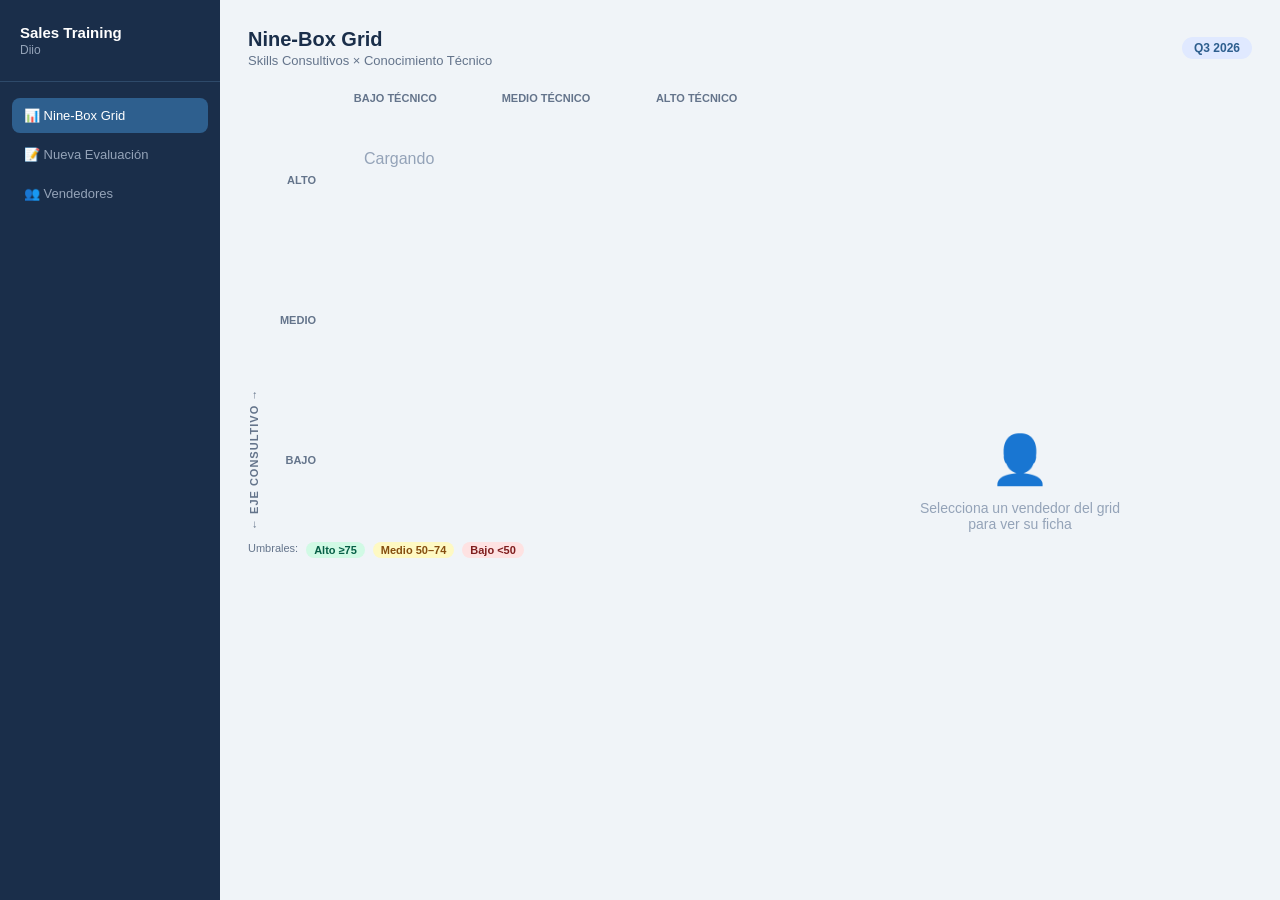
==== index.html @ f1638f7c "Create index.html" ====
<!DOCTYPE html>
<html lang="es">
<head>
  <meta charset="UTF-8">
  <meta name="viewport" content="width=device-width, initial-scale=1.0">
  <title>Sales Training Diio</title>
  <link rel="stylesheet" href="style.css">
</head>
<body>
  <div class="app">
    <!-- Sidebar -->
    <aside class="sidebar">
      <div class="sidebar-logo">
        <h2>Sales Training</h2>
        <p>Diio</p>
      </div>
      <nav>
        <a href="index.html" class="nav-link active">📊 Nine-Box Grid</a>
        <a href="evaluacion.html" class="nav-link">📝 Nueva Evaluación</a>
        <a href="vendedores.html" class="nav-link">👥 Vendedores</a>
      </nav>
    </aside>

    <!-- Main -->
    <main class="main">
      <div class="topbar">
        <div>
          <h1>Nine-Box Grid</h1>
          <p>Skills Consultivos × Conocimiento Técnico</p>
        </div>
        <span class="periodo-badge" id="periodoBadge">Q3 2026</span>
      </div>

      <div class="content-split">
        <!-- Nine Box -->
        <div class="nine-box-panel">
          <div class="nine-box-wrapper">
            <div class="eje-y-label">← Eje Consultivo →</div>
            <div class="nine-box-container">
              <div class="eje-x-labels">
                <span>Bajo Técnico</span>
                <span>Medio Técnico</span>
                <span>Alto Técnico</span>
              </div>
              <div class="grid-with-labels">
                <div class="eje-y-labels">
                  <span>Alto</span>
                  <span>Medio</span>
                  <span>Bajo</span>
                </div>
                <div class="nine-box-grid" id="nineBoxGrid">
                  <div class="loading">Cargando</div>
                </div>
              </div>
            </div>
          </div>

          <!-- Leyenda -->
          <div style="margin-top:12px;display:flex;gap:8px;flex-wrap:wrap">
            <span style="font-size:11px;color:#64748b">Umbrales:</span>
            <span style="font-size:11px;background:#d1fae5;color:#065f46;padding:2px 8px;border-radius:10px;font-weight:600">Alto ≥75</span>
            <span style="font-size:11px;background:#fef9c3;color:#854d0e;padding:2px 8px;border-radius:10px;font-weight:600">Medio 50–74</span>
            <span style="font-size:11px;background:#fee2e2;color:#7f1d1d;padding:2px 8px;border-radius:10px;font-weight:600">Bajo &lt;50</span>
          </div>
        </div>

        <!-- Ficha -->
        <div class="ficha-panel" id="fichaPanel">
          <div class="ficha-empty">
            <div class="icon">👤</div>
            <p>Selecciona un vendedor del grid<br>para ver su ficha</p>
          </div>
        </div>
      </div>
    </main>
  </div>

  <script src="app.js"></script>
</body>
</html>
---- style.css ----
* { box-sizing: border-box; margin: 0; padding: 0; }

body {
  font-family: -apple-system, BlinkMacSystemFont, 'Segoe UI', sans-serif;
  background: #f0f4f8;
  color: #1a2e4a;
}

/* Layout */
.app { display: flex; height: 100vh; }

.sidebar {
  width: 220px;
  background: #1a2e4a;
  display: flex;
  flex-direction: column;
  padding: 24px 0;
  shrink: 0;
}

.sidebar-logo {
  padding: 0 20px 24px;
  border-bottom: 1px solid #2e4a6a;
}

.sidebar-logo h2 { color: white; font-size: 15px; font-weight: 700; }
.sidebar-logo p { color: #94a3b8; font-size: 12px; margin-top: 2px; }

.sidebar nav { padding: 16px 12px; flex: 1; }

.nav-link {
  display: flex;
  align-items: center;
  gap: 10px;
  padding: 10px 12px;
  border-radius: 8px;
  color: #94a3b8;
  text-decoration: none;
  font-size: 13px;
  font-weight: 500;
  margin-bottom: 4px;
  transition: all 0.15s;
}

.nav-link:hover, .nav-link.active {
  background: #2e5f8e;
  color: white;
}

.main { flex: 1; overflow-y: auto; padding: 28px; }

.topbar {
  display: flex;
  align-items: center;
  justify-content: space-between;
  margin-bottom: 24px;
}

.topbar h1 { font-size: 20px; font-weight: 700; color: #1a2e4a; }
.topbar p { font-size: 13px; color: #64748b; margin-top: 2px; }

.periodo-badge {
  background: #e0e9ff;
  color: #2e5f8e;
  padding: 4px 12px;
  border-radius: 20px;
  font-size: 12px;
  font-weight: 600;
}

/* Nine Box Grid */
.nine-box-wrapper { display: flex; gap: 16px; }

.eje-y-label {
  writing-mode: vertical-rl;
  transform: rotate(180deg);
  font-size: 11px;
  font-weight: 600;
  color: #64748b;
  text-transform: uppercase;
  letter-spacing: 1px;
  display: flex;
  align-items: center;
}

.nine-box-container { flex: 1; }

.eje-x-labels {
  display: grid;
  grid-template-columns: repeat(3, 1fr);
  gap: 8px;
  margin-bottom: 6px;
  margin-left: 48px;
}

.eje-x-labels span {
  text-align: center;
  font-size: 11px;
  font-weight: 600;
  color: #64748b;
  text-transform: uppercase;
}

.grid-with-labels { display: flex; gap: 8px; }

.eje-y-labels {
  display: flex;
  flex-direction: column;
  justify-content: space-around;
  width: 40px;
}

.eje-y-labels span {
  font-size: 11px;
  font-weight: 600;
  color: #64748b;
  text-align: right;
  text-transform: uppercase;
}

.nine-box-grid {
  display: grid;
  grid-template-columns: repeat(3, 1fr);
  grid-template-rows: repeat(3, 1fr);
  gap: 8px;
  flex: 1;
  min-height: 420px;
}

.cell {
  border-radius: 12px;
  border: 2px solid transparent;
  padding: 12px;
  display: flex;
  flex-direction: column;
  cursor: pointer;
  transition: all 0.15s;
  min-height: 130px;
}

.cell:hover { transform: translateY(-1px); box-shadow: 0 4px 12px rgba(0,0,0,0.1); }

.cell-header {
  display: flex;
  justify-content: space-between;
  align-items: flex-start;
  margin-bottom: 8px;
}

.cell-name { font-size: 10px; font-weight: 700; text-transform: uppercase; letter-spacing: 0.5px; }
.cell-count { font-size: 11px; font-weight: 600; opacity: 0.6; }

.cell-avatars { display: flex; flex-wrap: wrap; gap: 6px; flex: 1; align-content: flex-start; }

.avatar {
  width: 36px;
  height: 36px;
  border-radius: 50%;
  display: flex;
  align-items: center;
  justify-content: center;
  font-size: 11px;
  font-weight: 700;
  color: white;
  cursor: pointer;
  border: 2px solid rgba(255,255,255,0.5);
  transition: all 0.15s;
  position: relative;
}

.avatar:hover { transform: scale(1.15); z-index: 10; }
.avatar.selected { border-color: #1a2e4a; transform: scale(1.1); }

.empty-cell { font-size: 11px; color: rgba(0,0,0,0.3); font-style: italic; margin-top: 4px; }

/* Colores cuadrantes */
.cell-elite { background: #d1fae5; border-color: #34d399; }
.cell-elite .cell-name { color: #065f46; }

.cell-consultor-avanzado { background: #dcfce7; border-color: #86efac; }
.cell-consultor-avanzado .cell-name { color: #166534; }

.cell-relacionador { background: #fef9c3; border-color: #fde047; }
.cell-relacionador .cell-name { color: #854d0e; }

.cell-tecnico-comercial { background: #ede9fe; border-color: #c4b5fd; }
.cell-tecnico-comercial .cell-name { color: #4c1d95; }

.cell-balanceado { background: #dbeafe; border-color: #93c5fd; }
.cell-balanceado .cell-name { color: #1e3a8a; }

.cell-construccion { background: #ffedd5; border-color: #fdba74; }
.cell-construccion .cell-name { color: #7c2d12; }

.cell-tecnico-puro { background: #e0f2fe; border-color: #7dd3fc; }
.cell-tecnico-puro .cell-name { color: #0c4a6e; }

.cell-especialista { background: #f1f5f9; border-color: #cbd5e1; }
.cell-especialista .cell-name { color: #334155; }

.cell-riesgo { background: #fee2e2; border-color: #fca5a5; }
.cell-riesgo .cell-name { color: #7f1d1d; }

/* Panel derecho ficha */
.content-split { display: flex; gap: 20px; height: calc(100vh - 120px); }
.nine-box-panel { width: 520px; shrink: 0; }
.ficha-panel { flex: 1; overflow-y: auto; }

.ficha-empty {
  display: flex;
  flex-direction: column;
  align-items: center;
  justify-content: center;
  height: 100%;
  color: #94a3b8;
  text-align: center;
  gap: 12px;
}

.ficha-empty .icon { font-size: 48px; }
.ficha-empty p { font-size: 14px; }

/* Ficha vendedor */
.ficha-header {
  background: #1a2e4a;
  border-radius: 16px;
  padding: 20px;
  color: white;
  margin-bottom: 16px;
}

.ficha-header-top { display: flex; align-items: flex-start; gap: 16px; margin-bottom: 16px; }

.ficha-avatar-big {
  width: 60px;
  height: 60px;
  border-radius: 14px;
  display: flex;
  align-items: center;
  justify-content: center;
  font-size: 20px;
  font-weight: 700;
  color: white;
  background: linear-gradient(135deg, #3b82f6, #8b5cf6);
  flex-shrink: 0;
}

.ficha-info { flex: 1; }
.ficha-info h2 { font-size: 18px; font-weight: 700; }
.ficha-info p { color: #94a3b8; font-size: 13px; margin-top: 2px; }

.ficha-tags { display: flex; gap: 8px; margin-top: 10px; flex-wrap: wrap; }

.tag {
  padding: 4px 10px;
  border-radius: 20px;
  font-size: 11px;
  font-weight: 600;
}

.ficha-scores {
  display: flex;
  gap: 20px;
  align-items: center;
}

.score-box { text-align: center; }
.score-box label { font-size: 10px; color: #94a3b8; text-transform: uppercase; letter-spacing: 0.5px; display: block; margin-bottom: 4px; }
.score-box .score-num { font-size: 24px; font-weight: 700; }
.score-box .score-eje { font-size: 11px; margin-top: 2px; font-weight: 600; }
.score-divider { width: 1px; height: 40px; background: #2e4a6a; }

.ficha-meta {
  display: grid;
  grid-template-columns: repeat(4, 1fr);
  gap: 12px;
  padding-top: 16px;
  border-top: 1px solid #2e4a6a;
}

.meta-item label { font-size: 10px; color: #64748b; text-transform: uppercase; letter-spacing: 0.5px; display: block; margin-bottom: 2px; }
.meta-item p { font-size: 13px; font-weight: 600; }

/* Cards */
.card {
  background: white;
  border-radius: 12px;
  border: 1px solid #e2e8f0;
  padding: 16px;
  margin-bottom: 12px;
}

.card h3 {
  font-size: 13px;
  font-weight: 700;
  color: #1a2e4a;
  margin-bottom: 12px;
  display: flex;
  align-items: center;
  gap: 6px;
}

/* Araña chart */
.arana-container { display: grid; grid-template-columns: 1fr 1fr; gap: 16px; align-items: center; }

canvas#aranaChart { max-width: 100%; }

.arana-legend { display: flex; flex-direction: column; gap: 8px; }

.arana-item {
  display: flex;
  align-items: center;
  gap: 8px;
  font-size: 12px;
}

.arana-item .bar-bg {
  flex: 1;
  height: 6px;
  background: #f1f5f9;
  border-radius: 3px;
  overflow: hidden;
}

.arana-item .bar-fill {
  height: 100%;
  background: #3b82f6;
  border-radius: 3px;
}

.arana-item .bar-val { font-weight: 700; color: #1a2e4a; width: 28px; text-align: right; font-size: 11px; }

/* Fortalezas / Oportunidades */
.two-cols { display: grid; grid-template-columns: 1fr 1fr; gap: 12px; }

.card.fortalezas h3 { color: #065f46; }
.card.fortalezas { background: #f0fdf4; border-color: #bbf7d0; }

.card.oportunidades h3 { color: #1e3a8a; }
.card.oportunidades { background: #eff6ff; border-color: #bfdbfe; }

.card ul { padding-left: 16px; }
.card ul li { font-size: 13px; color: #475569; margin-bottom: 6px; line-height: 1.4; }

/* Historial */
.historial-timeline { display: flex; align-items: center; gap: 8px; flex-wrap: wrap; }

.historial-item { text-align: center; }
.historial-item .periodo { font-size: 10px; color: #94a3b8; margin-bottom: 4px; }
.historial-tag {
  padding: 4px 10px;
  border-radius: 8px;
  font-size: 11px;
  font-weight: 600;
  border: 1px solid;
}
.historial-arrow { color: #cbd5e1; font-size: 14px; }

/* Forms */
.form-grid { display: grid; grid-template-columns: 1fr 1fr; gap: 16px; }
.form-group { margin-bottom: 16px; }
.form-group label { display: block; font-size: 13px; font-weight: 600; color: #374151; margin-bottom: 6px; }
.form-group input, .form-group select, .form-group textarea {
  width: 100%;
  padding: 8px 12px;
  border: 1px solid #e2e8f0;
  border-radius: 8px;
  font-size: 13px;
  color: #1a2e4a;
  background: white;
  outline: none;
  transition: border 0.15s;
}
.form-group input:focus, .form-group select:focus, .form-group textarea:focus {
  border-color: #3b82f6;
  box-shadow: 0 0 0 3px rgba(59,130,246,0.1);
}

.range-group { display: flex; align-items: center; gap: 12px; }
.range-group input[type=range] { flex: 1; accent-color: #3b82f6; }
.range-val { font-size: 18px; font-weight: 700; color: #1a2e4a; min-width: 36px; }

.pilar-card {
  background: #f8fafc;
  border: 1px solid #e2e8f0;
  border-radius: 10px;
  padding: 12px 16px;
  margin-bottom: 10px;
}

.pilar-header { display: flex; align-items: center; gap: 10px; margin-bottom: 8px; }
.pilar-num {
  width: 24px; height: 24px;
  background: #dbeafe;
  color: #1e3a8a;
  border-radius: 50%;
  font-size: 11px;
  font-weight: 700;
  display: flex;
  align-items: center;
  justify-content: center;
  flex-shrink: 0;
}
.pilar-nombre { font-size: 13px; font-weight: 600; color: #1a2e4a; flex: 1; }
.pilar-peso { font-size: 11px; color: #94a3b8; }
.diio-badge { background: #ede9fe; color: #6d28d9; font-size: 10px; font-weight: 700; padding: 2px 6px; border-radius: 4px; }

.btn {
  padding: 10px 20px;
  border-radius: 8px;
  font-size: 13px;
  font-weight: 600;
  border: none;
  cursor: pointer;
  transition: all 0.15s;
}

.btn-primary { background: #2e5f8e; color: white; }
.btn-primary:hover { background: #1a4a72; }
.btn-secondary { background: white; color: #374151; border: 1px solid #e2e8f0; }
.btn-secondary:hover { background: #f8fafc; }

.form-actions { display: flex; justify-content: flex-end; gap: 10px; margin-top: 20px; }

/* Eje preview */
.eje-preview {
  display: flex;
  gap: 16px;
  padding: 12px 16px;
  background: #f8fafc;
  border-radius: 8px;
  margin-bottom: 16px;
  border: 1px solid #e2e8f0;
}
.eje-preview-item { text-align: center; }
.eje-preview-item label { font-size: 10px; color: #94a3b8; text-transform: uppercase; display: block; margin-bottom: 2px; }
.eje-preview-item .val { font-size: 20px; font-weight: 700; }
.eje-alto { color: #059669; }
.eje-medio { color: #d97706; }
.eje-bajo { color: #dc2626; }

/* Responsive */
@media (max-width: 768px) {
  .app { flex-direction: column; }
  .sidebar { width: 100%; height: auto; }
  .content-split { flex-direction: column; }
  .nine-box-panel { width: 100%; }
}

/* Loading */
.loading { text-align: center; padding: 40px; color: #94a3b8; }
.loading::after { content: ''; animation: dots 1s infinite; }
@keyframes dots { 0%{content:'.'} 33%{content:'..'} 66%{content:'...'} }
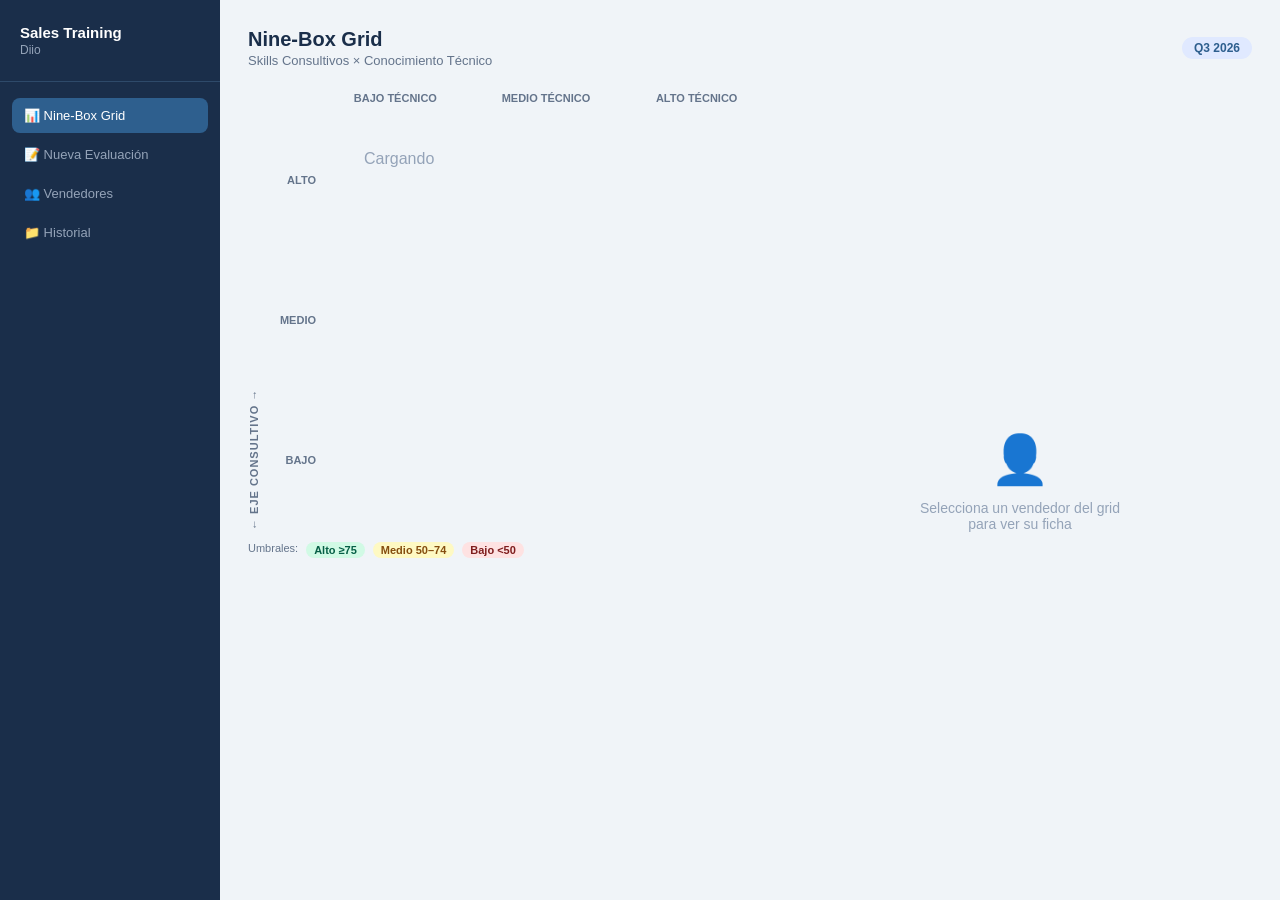
==== commit 9ac101f7: "Update navigation to include 'Historial' link Added a new link to the navigation for 'Historial'." ====
--- a/index.html
+++ b/index.html
@@ -14,11 +14,12 @@
         <h2>Sales Training</h2>
         <p>Diio</p>
       </div>
-      <nav>
-        <a href="index.html" class="nav-link active">📊 Nine-Box Grid</a>
-        <a href="evaluacion.html" class="nav-link">📝 Nueva Evaluación</a>
-        <a href="vendedores.html" class="nav-link">👥 Vendedores</a>
-      </nav>
+<nav>
+  <a href="index.html" class="nav-link active">📊 Nine-Box Grid</a>
+  <a href="evaluacion.html" class="nav-link">📝 Nueva Evaluación</a>
+  <a href="vendedores.html" class="nav-link">👥 Vendedores</a>
+  <a href="historial.html" class="nav-link">📁 Historial</a>
+</nav>
     </aside>
 
     <!-- Main -->
